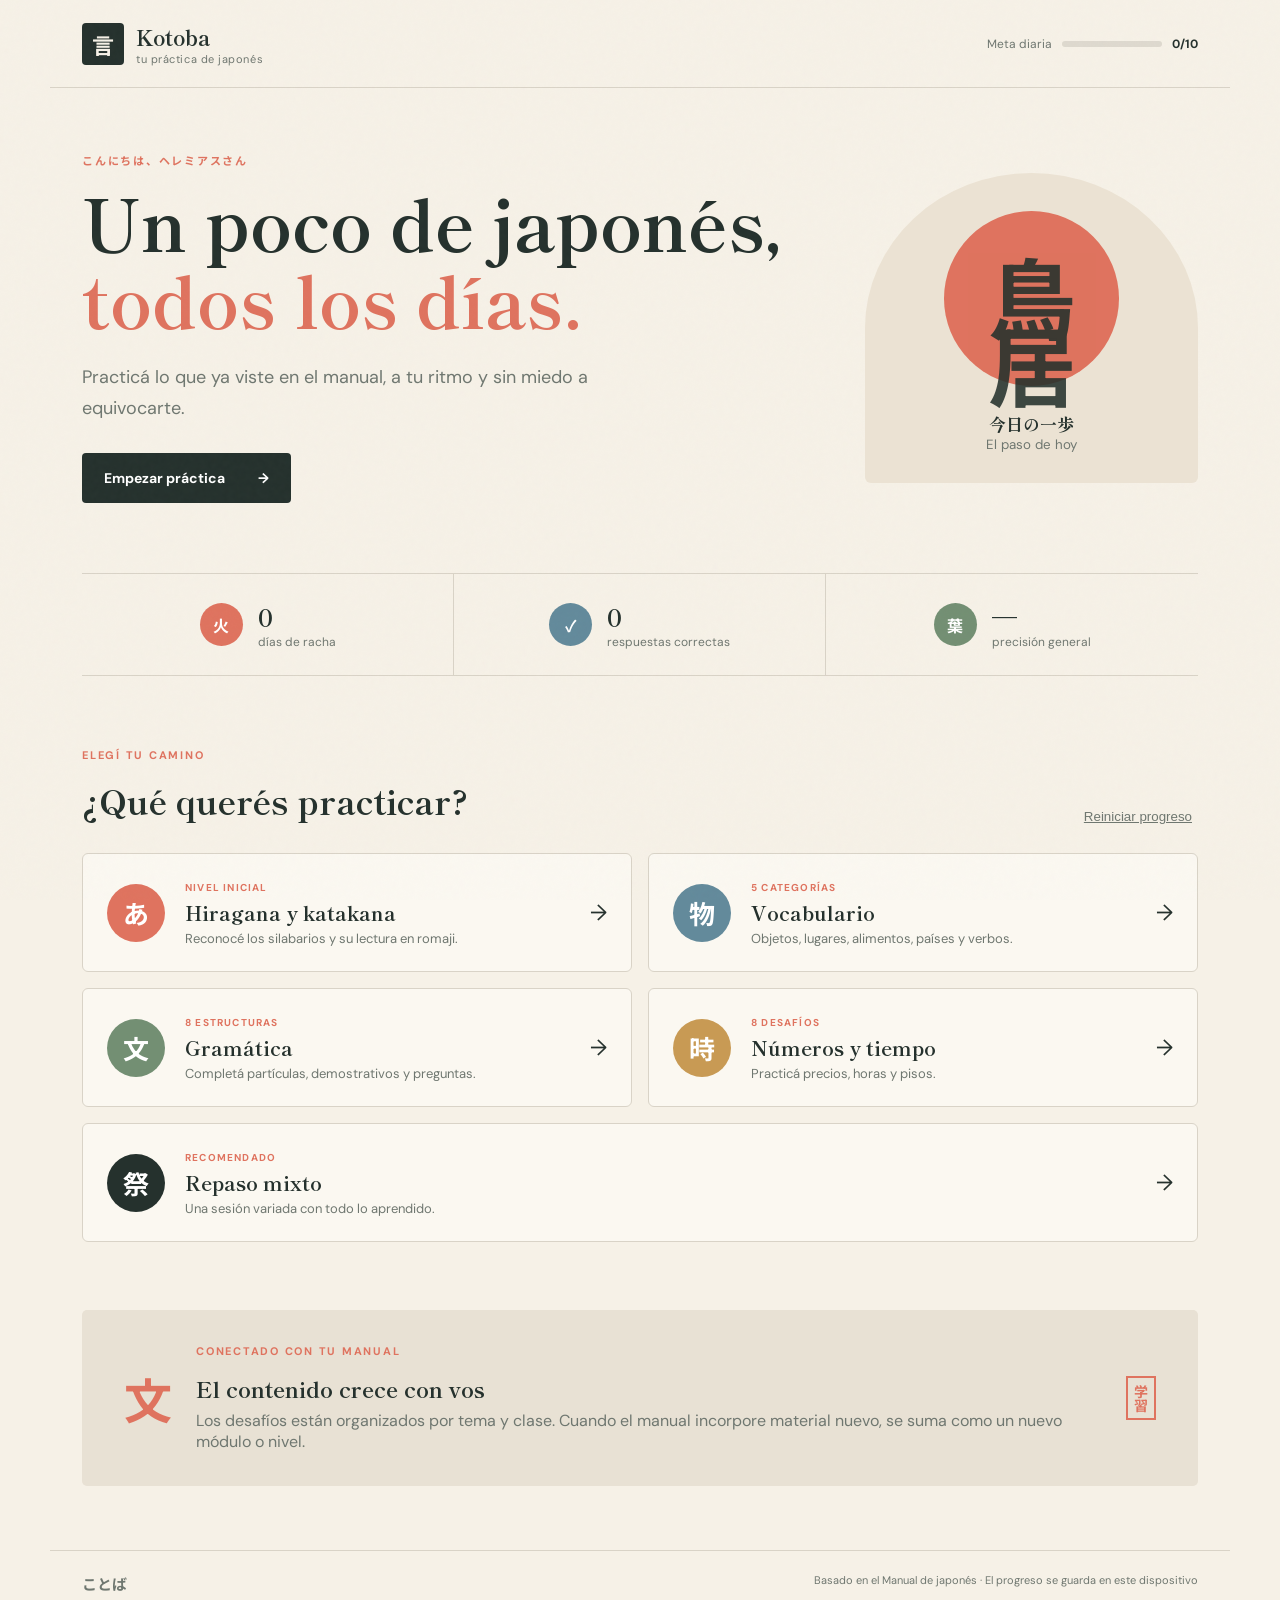
==== index.html @ 0c2e8f90 "Initial Kotoba learning app" ====
<!doctype html>
<html lang="es">
  <head>
    <meta charset="UTF-8" />
    <meta name="viewport" content="width=device-width, initial-scale=1.0" />
    <meta name="theme-color" content="#f5f1e8" />
    <meta name="description" content="Práctica progresiva de japonés basada en el manual personal." />
    <title>Kotoba — práctica de japonés</title>
    <link rel="preconnect" href="https://fonts.googleapis.com" />
    <link rel="preconnect" href="https://fonts.gstatic.com" crossorigin />
    <link href="https://fonts.googleapis.com/css2?family=DM+Sans:wght@400;500;600;700&family=Noto+Sans+JP:wght@400;500;700&family=Shippori+Mincho:wght@600;700&display=swap" rel="stylesheet" />
    <link rel="stylesheet" href="styles.css" />
  </head>
  <body>
    <div class="paper-noise"></div>
    <header class="topbar">
      <a class="brand" href="#" aria-label="Inicio Kotoba">
        <span class="brand-mark">言</span>
        <span><strong>Kotoba</strong><small>tu práctica de japonés</small></span>
      </a>
      <div class="header-progress" aria-label="Progreso de hoy">
        <span>Meta diaria</span>
        <div class="mini-track"><i id="dailyBar"></i></div>
        <strong id="dailyCount">0/10</strong>
      </div>
    </header>

    <main>
      <section id="homeView" class="view active">
        <div class="hero">
          <div>
            <p class="eyebrow">こんにちは、ヘレミアスさん</p>
            <h1>Un poco de japonés,<br><em>todos los días.</em></h1>
            <p class="hero-copy">Practicá lo que ya viste en el manual, a tu ritmo y sin miedo a equivocarte.</p>
            <button id="continueBtn" class="primary-btn">Empezar práctica <span>→</span></button>
          </div>
          <div class="sun-card" aria-hidden="true">
            <div class="sun"></div><span class="torii">鳥居</span>
            <p>今日の一歩</p><small>El paso de hoy</small>
          </div>
        </div>

        <section class="stats-grid" aria-label="Resumen de progreso">
          <article><span class="stat-icon coral">火</span><div><strong id="streakStat">0</strong><small>días de racha</small></div></article>
          <article><span class="stat-icon blue">✓</span><div><strong id="correctStat">0</strong><small>respuestas correctas</small></div></article>
          <article><span class="stat-icon green">葉</span><div><strong id="accuracyStat">—</strong><small>precisión general</small></div></article>
        </section>

        <section class="section-block">
          <div class="section-heading"><div><p class="eyebrow">ELEGÍ TU CAMINO</p><h2>¿Qué querés practicar?</h2></div><button id="resetBtn" class="text-btn">Reiniciar progreso</button></div>
          <div id="moduleGrid" class="module-grid"></div>
        </section>

        <section class="manual-note">
          <span class="note-glyph">文</span>
          <div><p class="eyebrow">CONECTADO CON TU MANUAL</p><h3>El contenido crece con vos</h3><p>Los desafíos están organizados por tema y clase. Cuando el manual incorpore material nuevo, se suma como un nuevo módulo o nivel.</p></div>
          <span class="seal">学<br>習</span>
        </section>
      </section>

      <section id="practiceView" class="view practice-view">
        <nav class="practice-nav">
          <button id="exitBtn" class="icon-btn" aria-label="Salir de la práctica">×</button>
          <div class="progress-wrap"><span id="questionNumber">1 de 10</span><div class="progress-track"><i id="sessionBar"></i></div></div>
          <div class="lives" id="lives" aria-label="Intentos restantes">● ● ●</div>
        </nav>
        <div class="question-shell">
          <div class="question-meta"><span id="moduleBadge">Escritura</span><span id="questionKind">Reconocimiento</span></div>
          <p id="prompt" class="question-prompt">¿Cómo se lee este carácter?</p>
          <div id="questionDisplay" class="question-display japanese">ア</div>
          <p id="hint" class="hint"></p>
          <div id="answerArea" class="answer-grid"></div>
          <div id="feedback" class="feedback" aria-live="polite"></div>
          <button id="checkBtn" class="primary-btn check-btn" disabled>Comprobar</button>
          <button id="nextBtn" class="primary-btn check-btn hidden">Continuar →</button>
        </div>
      </section>

      <section id="resultsView" class="view results-view">
        <div class="results-card">
          <span class="result-stamp">よく<br>できた</span>
          <p class="eyebrow">SESIÓN COMPLETADA</p>
          <h2 id="resultTitle">¡Muy buen trabajo!</h2>
          <p id="resultCopy"></p>
          <div class="result-score"><strong id="resultScore">8/10</strong><span>respuestas correctas</span></div>
          <div id="reviewList" class="review-list"></div>
          <button id="homeBtn" class="primary-btn">Volver al inicio</button>
          <button id="retryBtn" class="secondary-btn">Practicar de nuevo</button>
        </div>
      </section>
    </main>
    <footer><span>ことば</span><p>Basado en el Manual de japonés · El progreso se guarda en este dispositivo</p></footer>
    <script src="data.js"></script>
    <script src="app.js"></script>
  </body>
</html>
---- styles.css ----
:root{--paper:#f6f1e7;--ink:#25312d;--muted:#6f7770;--coral:#df735f;--blue:#638a9b;--green:#738f73;--gold:#c89a54;--line:#d9d3c7;--white:#fffdf8;--shadow:0 16px 50px rgba(46,49,41,.08)}
*{box-sizing:border-box}body{margin:0;background:var(--paper);color:var(--ink);font-family:'DM Sans','Noto Sans JP',sans-serif}.paper-noise{position:fixed;inset:0;pointer-events:none;opacity:.12;background-image:url("data:image/svg+xml,%3Csvg viewBox='0 0 200 200' xmlns='http://www.w3.org/2000/svg'%3E%3Cfilter id='n'%3E%3CfeTurbulence type='fractalNoise' baseFrequency='.8' numOctaves='3' stitchTiles='stitch'/%3E%3C/filter%3E%3Crect width='100%25' height='100%25' filter='url(%23n)' opacity='.18'/%3E%3C/svg%3E")}.topbar{height:88px;display:flex;align-items:center;justify-content:space-between;max-width:1180px;margin:auto;padding:0 32px;border-bottom:1px solid var(--line)}.brand{display:flex;gap:12px;align-items:center;color:inherit;text-decoration:none}.brand-mark{background:var(--ink);color:var(--paper);width:42px;height:42px;display:grid;place-items:center;font:700 22px 'Noto Sans JP';border-radius:4px}.brand strong,.brand small{display:block}.brand strong{font:700 21px 'Shippori Mincho'}.brand small{color:var(--muted);font-size:11px;letter-spacing:.05em}.header-progress{display:flex;align-items:center;gap:10px;font-size:12px;color:var(--muted)}.header-progress strong{color:var(--ink)}.mini-track{width:100px;height:6px;background:#ded9cf;border-radius:9px;overflow:hidden}.mini-track i,.progress-track i{display:block;height:100%;background:var(--coral);border-radius:9px;transition:width .35s}.view{display:none}.view.active{display:block}main{min-height:calc(100vh - 150px)}#homeView{max-width:1180px;margin:auto;padding:64px 32px}.hero{display:grid;grid-template-columns:1.5fr .7fr;gap:70px;align-items:center}.eyebrow{font-size:11px;letter-spacing:.16em;font-weight:700;color:var(--coral);margin:0 0 14px;text-transform:uppercase}.hero h1{font:700 clamp(42px,6vw,72px)/1.07 'Shippori Mincho';margin:0}.hero h1 em{font-style:normal;color:var(--coral)}.hero-copy{font-size:18px;color:var(--muted);max-width:580px;line-height:1.7;margin:26px 0 30px}.primary-btn,.secondary-btn{border:0;padding:16px 22px;font:700 14px 'DM Sans';border-radius:4px;cursor:pointer;transition:.2s}.primary-btn{background:var(--ink);color:white}.primary-btn:hover{transform:translateY(-2px);box-shadow:0 8px 18px #25312d2c}.primary-btn span{margin-left:30px}.sun-card{height:310px;background:#ebe2d3;position:relative;display:flex;flex-direction:column;align-items:center;justify-content:flex-end;padding:30px;overflow:hidden;border-radius:50% 50% 6px 6px}.sun{position:absolute;width:175px;height:175px;border-radius:50%;background:var(--coral);top:38px}.torii{font:700 88px 'Noto Sans JP';position:absolute;top:80px;color:var(--ink);letter-spacing:-22px;writing-mode:vertical-rl;opacity:.88}.sun-card p{font:700 17px 'Shippori Mincho';margin:0;z-index:1}.sun-card small{z-index:1;color:var(--muted)}.stats-grid{display:grid;grid-template-columns:repeat(3,1fr);border-block:1px solid var(--line);margin:70px 0 72px}.stats-grid article{display:flex;align-items:center;justify-content:center;gap:15px;padding:25px;border-right:1px solid var(--line)}.stats-grid article:last-child{border:0}.stats-grid strong,.stats-grid small{display:block}.stats-grid strong{font:700 24px 'Shippori Mincho'}.stats-grid small{color:var(--muted);font-size:12px}.stat-icon{width:43px;height:43px;border-radius:50%;display:grid;place-items:center;color:white;font-weight:700}.coral .module-icon,.stat-icon.coral{background:var(--coral)}.blue .module-icon,.stat-icon.blue{background:var(--blue)}.green .module-icon,.stat-icon.green{background:var(--green)}.gold .module-icon{background:var(--gold)}.ink .module-icon{background:var(--ink)}.section-heading{display:flex;justify-content:space-between;align-items:end}.section-heading h2{font:700 34px 'Shippori Mincho';margin:0}.text-btn{background:none;border:0;color:var(--muted);text-decoration:underline;cursor:pointer}.module-grid{display:grid;grid-template-columns:repeat(2,1fr);gap:16px;margin-top:28px}.module-card{border:1px solid var(--line);background:rgba(255,253,248,.6);padding:24px;display:flex;text-align:left;align-items:center;gap:20px;border-radius:6px;color:var(--ink);cursor:pointer;transition:.2s;font-family:inherit}.module-card:last-child{grid-column:1/-1}.module-card:hover{background:var(--white);transform:translateY(-3px);box-shadow:var(--shadow);border-color:#bbb4a7}.module-icon{width:58px;height:58px;flex:0 0 auto;display:grid;place-items:center;color:white;font:700 26px 'Noto Sans JP';border-radius:50%}.module-body{flex:1}.module-body small{color:var(--coral);font-size:10px;text-transform:uppercase;letter-spacing:.12em;font-weight:700}.module-body strong{display:block;font:700 20px 'Shippori Mincho';margin:3px 0}.module-body p{margin:0;color:var(--muted);font-size:13px}.arrow{font-size:22px}.manual-note{margin-top:68px;padding:34px 42px;background:#e8e1d4;display:flex;gap:24px;align-items:center;border-radius:5px}.note-glyph{font:700 48px 'Noto Sans JP';color:var(--coral)}.manual-note h3{font:700 22px 'Shippori Mincho';margin:0}.manual-note p:last-child{color:var(--muted);margin:6px 0 0}.seal{margin-left:auto;border:2px solid var(--coral);color:var(--coral);padding:6px;font:700 14px 'Noto Sans JP';line-height:1}.practice-view{max-width:900px;margin:auto;padding:35px 28px 70px}.practice-nav{display:flex;align-items:center;gap:25px}.icon-btn{border:0;background:none;font-size:32px;color:var(--muted);cursor:pointer}.progress-wrap{flex:1;display:flex;align-items:center;gap:15px;color:var(--muted);font-size:12px}.progress-track{height:7px;background:#ded9cf;flex:1;border-radius:10px}.lives{color:var(--coral);letter-spacing:4px}.question-shell{max-width:680px;margin:75px auto 0}.question-meta{display:flex;gap:9px;justify-content:center}.question-meta span{padding:6px 10px;background:#e8e1d4;border-radius:20px;font-size:10px;text-transform:uppercase;letter-spacing:.1em}.question-meta span:first-child{color:var(--coral)}.question-prompt{text-align:center;color:var(--muted);font-size:16px;margin:25px 0 5px}.question-display{text-align:center;font:700 clamp(56px,10vw,90px)/1.25 'Noto Sans JP';margin:14px 0}.hint{text-align:center;color:var(--muted);min-height:22px;margin:0 0 30px}.answer-grid{display:grid;grid-template-columns:1fr 1fr;gap:12px}.answer{min-height:66px;border:1px solid var(--line);background:var(--white);border-radius:5px;font:600 16px 'DM Sans','Noto Sans JP';text-align:left;padding:12px 18px;cursor:pointer;color:var(--ink);transition:.15s}.answer span{display:inline-grid;place-items:center;border:1px solid var(--line);border-radius:3px;width:28px;height:28px;margin-right:12px;color:var(--muted)}.answer:hover,.answer.selected{border-color:var(--blue);box-shadow:0 0 0 2px #638a9b25}.answer.correct{border-color:var(--green);background:#e7efe5}.answer.wrong{border-color:var(--coral);background:#f6e4df}.feedback{margin:18px 0 0;padding:0;max-height:0;overflow:hidden;transition:.2s}.feedback.good,.feedback.bad{max-height:130px;padding:16px 18px;border-left:4px solid}.feedback.good{background:#e7efe5;border-color:var(--green)}.feedback.bad{background:#f6e4df;border-color:var(--coral)}.feedback strong{font-size:14px}.feedback p{font-size:13px;color:var(--muted);margin:5px 0 0}.check-btn{display:block;width:100%;margin-top:22px}.check-btn:disabled{opacity:.35;cursor:not-allowed;transform:none}.hidden{display:none!important}.results-view{padding:65px 24px}.results-card{position:relative;max-width:580px;margin:auto;text-align:center;background:var(--white);padding:55px;box-shadow:var(--shadow);border:1px solid var(--line)}.result-stamp{position:absolute;right:24px;top:22px;border:2px solid var(--coral);color:var(--coral);padding:7px;font:700 12px 'Noto Sans JP';transform:rotate(7deg)}.results-card h2{font:700 38px 'Shippori Mincho';margin:8px}.results-card>p:not(.eyebrow){color:var(--muted)}.result-score{margin:32px auto;display:flex;flex-direction:column}.result-score strong{font:700 60px 'Shippori Mincho';color:var(--coral)}.result-score span{font-size:12px;color:var(--muted)}.review-list{text-align:left;border-block:1px solid var(--line);padding:18px 0;margin-bottom:24px}.review-list h3{font:700 16px 'Shippori Mincho'}.review-list p{display:flex;justify-content:space-between;margin:7px 0}.review-list p span{font-family:'Noto Sans JP'}.perfect{text-align:center!important;color:var(--green)!important}.results-card button{width:100%;margin-top:10px}.secondary-btn{background:transparent;border:1px solid var(--ink);color:var(--ink)}footer{max-width:1180px;margin:auto;padding:22px 32px;border-top:1px solid var(--line);display:flex;justify-content:space-between;color:var(--muted);font-size:11px}footer span{font:700 15px 'Noto Sans JP'}footer p{margin:0}
@media(max-width:760px){.topbar{height:72px;padding:0 18px}.header-progress span,.brand small{display:none}#homeView{padding:42px 18px}.hero{grid-template-columns:1fr}.sun-card{display:none}.hero h1{font-size:43px}.hero-copy{font-size:16px}.stats-grid{margin:45px 0}.stats-grid article{padding:18px 8px;gap:8px;flex-direction:column;text-align:center}.stat-icon{width:36px;height:36px}.module-grid{grid-template-columns:1fr}.module-card:last-child{grid-column:auto}.module-card{padding:18px}.module-body p{display:none}.manual-note{padding:26px 22px}.seal{display:none}.answer-grid{grid-template-columns:1fr}.question-shell{margin-top:45px}.question-display{font-size:58px}.results-card{padding:45px 25px}footer{padding:20px 18px;display:block}footer span{display:none}}
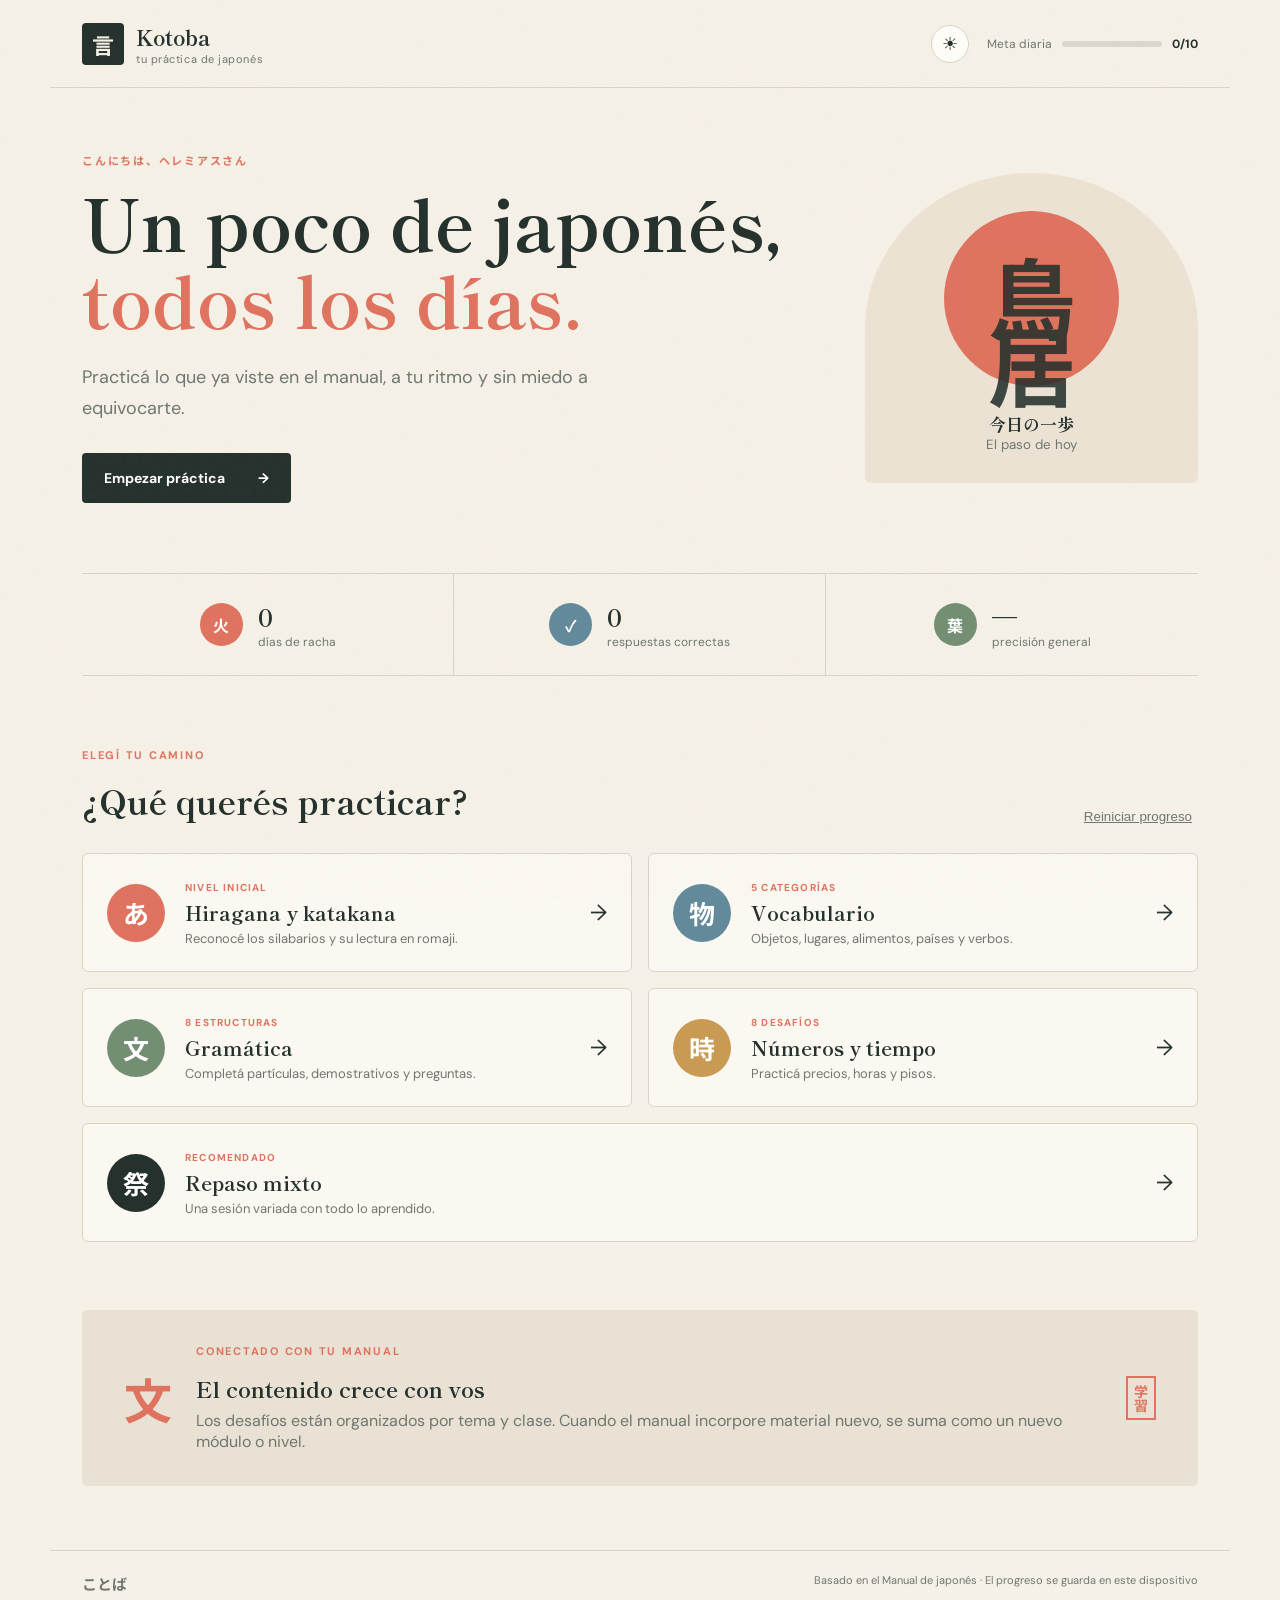
==== commit 3387d449: "Add persistent dark mode" ====
--- a/index.html
+++ b/index.html
@@ -6,6 +6,13 @@
     <meta name="theme-color" content="#f5f1e8" />
     <meta name="description" content="Práctica progresiva de japonés basada en el manual personal." />
     <title>Kotoba — práctica de japonés</title>
+    <script>
+      (() => {
+        const savedTheme = localStorage.getItem('kotoba-theme');
+        const theme = savedTheme || (matchMedia('(prefers-color-scheme: dark)').matches ? 'dark' : 'light');
+        document.documentElement.dataset.theme = theme;
+      })();
+    </script>
     <link rel="preconnect" href="https://fonts.googleapis.com" />
     <link rel="preconnect" href="https://fonts.gstatic.com" crossorigin />
     <link href="https://fonts.googleapis.com/css2?family=DM+Sans:wght@400;500;600;700&family=Noto+Sans+JP:wght@400;500;700&family=Shippori+Mincho:wght@600;700&display=swap" rel="stylesheet" />
@@ -18,10 +25,16 @@
         <span class="brand-mark">言</span>
         <span><strong>Kotoba</strong><small>tu práctica de japonés</small></span>
       </a>
-      <div class="header-progress" aria-label="Progreso de hoy">
-        <span>Meta diaria</span>
-        <div class="mini-track"><i id="dailyBar"></i></div>
-        <strong id="dailyCount">0/10</strong>
+      <div class="header-actions">
+        <button id="themeBtn" class="theme-btn" type="button" aria-label="Activar modo oscuro" aria-pressed="false">
+          <span class="sun-icon" aria-hidden="true">☀</span>
+          <span class="moon-icon" aria-hidden="true">☾</span>
+        </button>
+        <div class="header-progress" aria-label="Progreso de hoy">
+          <span>Meta diaria</span>
+          <div class="mini-track"><i id="dailyBar"></i></div>
+          <strong id="dailyCount">0/10</strong>
+        </div>
       </div>
     </header>
 
@@ -90,7 +103,7 @@
       </section>
     </main>
     <footer><span>ことば</span><p>Basado en el Manual de japonés · El progreso se guarda en este dispositivo</p></footer>
-    <script src="data.js"></script>
-    <script src="app.js"></script>
+    <script type="module" src="data.js"></script>
+    <script type="module" src="app.js"></script>
   </body>
 </html>
--- a/styles.css
+++ b/styles.css
@@ -1,3 +1,7 @@
 :root{--paper:#f6f1e7;--ink:#25312d;--muted:#6f7770;--coral:#df735f;--blue:#638a9b;--green:#738f73;--gold:#c89a54;--line:#d9d3c7;--white:#fffdf8;--shadow:0 16px 50px rgba(46,49,41,.08)}
+[data-theme="dark"]{--paper:#171c1a;--ink:#eef0e9;--muted:#a9b0aa;--coral:#ed8874;--blue:#7fa4b5;--green:#8dab8d;--gold:#d5aa67;--line:#353d39;--white:#212825;--shadow:0 16px 50px rgba(0,0,0,.28);color-scheme:dark}
 *{box-sizing:border-box}body{margin:0;background:var(--paper);color:var(--ink);font-family:'DM Sans','Noto Sans JP',sans-serif}.paper-noise{position:fixed;inset:0;pointer-events:none;opacity:.12;background-image:url("data:image/svg+xml,%3Csvg viewBox='0 0 200 200' xmlns='http://www.w3.org/2000/svg'%3E%3Cfilter id='n'%3E%3CfeTurbulence type='fractalNoise' baseFrequency='.8' numOctaves='3' stitchTiles='stitch'/%3E%3C/filter%3E%3Crect width='100%25' height='100%25' filter='url(%23n)' opacity='.18'/%3E%3C/svg%3E")}.topbar{height:88px;display:flex;align-items:center;justify-content:space-between;max-width:1180px;margin:auto;padding:0 32px;border-bottom:1px solid var(--line)}.brand{display:flex;gap:12px;align-items:center;color:inherit;text-decoration:none}.brand-mark{background:var(--ink);color:var(--paper);width:42px;height:42px;display:grid;place-items:center;font:700 22px 'Noto Sans JP';border-radius:4px}.brand strong,.brand small{display:block}.brand strong{font:700 21px 'Shippori Mincho'}.brand small{color:var(--muted);font-size:11px;letter-spacing:.05em}.header-progress{display:flex;align-items:center;gap:10px;font-size:12px;color:var(--muted)}.header-progress strong{color:var(--ink)}.mini-track{width:100px;height:6px;background:#ded9cf;border-radius:9px;overflow:hidden}.mini-track i,.progress-track i{display:block;height:100%;background:var(--coral);border-radius:9px;transition:width .35s}.view{display:none}.view.active{display:block}main{min-height:calc(100vh - 150px)}#homeView{max-width:1180px;margin:auto;padding:64px 32px}.hero{display:grid;grid-template-columns:1.5fr .7fr;gap:70px;align-items:center}.eyebrow{font-size:11px;letter-spacing:.16em;font-weight:700;color:var(--coral);margin:0 0 14px;text-transform:uppercase}.hero h1{font:700 clamp(42px,6vw,72px)/1.07 'Shippori Mincho';margin:0}.hero h1 em{font-style:normal;color:var(--coral)}.hero-copy{font-size:18px;color:var(--muted);max-width:580px;line-height:1.7;margin:26px 0 30px}.primary-btn,.secondary-btn{border:0;padding:16px 22px;font:700 14px 'DM Sans';border-radius:4px;cursor:pointer;transition:.2s}.primary-btn{background:var(--ink);color:white}.primary-btn:hover{transform:translateY(-2px);box-shadow:0 8px 18px #25312d2c}.primary-btn span{margin-left:30px}.sun-card{height:310px;background:#ebe2d3;position:relative;display:flex;flex-direction:column;align-items:center;justify-content:flex-end;padding:30px;overflow:hidden;border-radius:50% 50% 6px 6px}.sun{position:absolute;width:175px;height:175px;border-radius:50%;background:var(--coral);top:38px}.torii{font:700 88px 'Noto Sans JP';position:absolute;top:80px;color:var(--ink);letter-spacing:-22px;writing-mode:vertical-rl;opacity:.88}.sun-card p{font:700 17px 'Shippori Mincho';margin:0;z-index:1}.sun-card small{z-index:1;color:var(--muted)}.stats-grid{display:grid;grid-template-columns:repeat(3,1fr);border-block:1px solid var(--line);margin:70px 0 72px}.stats-grid article{display:flex;align-items:center;justify-content:center;gap:15px;padding:25px;border-right:1px solid var(--line)}.stats-grid article:last-child{border:0}.stats-grid strong,.stats-grid small{display:block}.stats-grid strong{font:700 24px 'Shippori Mincho'}.stats-grid small{color:var(--muted);font-size:12px}.stat-icon{width:43px;height:43px;border-radius:50%;display:grid;place-items:center;color:white;font-weight:700}.coral .module-icon,.stat-icon.coral{background:var(--coral)}.blue .module-icon,.stat-icon.blue{background:var(--blue)}.green .module-icon,.stat-icon.green{background:var(--green)}.gold .module-icon{background:var(--gold)}.ink .module-icon{background:var(--ink)}.section-heading{display:flex;justify-content:space-between;align-items:end}.section-heading h2{font:700 34px 'Shippori Mincho';margin:0}.text-btn{background:none;border:0;color:var(--muted);text-decoration:underline;cursor:pointer}.module-grid{display:grid;grid-template-columns:repeat(2,1fr);gap:16px;margin-top:28px}.module-card{border:1px solid var(--line);background:rgba(255,253,248,.6);padding:24px;display:flex;text-align:left;align-items:center;gap:20px;border-radius:6px;color:var(--ink);cursor:pointer;transition:.2s;font-family:inherit}.module-card:last-child{grid-column:1/-1}.module-card:hover{background:var(--white);transform:translateY(-3px);box-shadow:var(--shadow);border-color:#bbb4a7}.module-icon{width:58px;height:58px;flex:0 0 auto;display:grid;place-items:center;color:white;font:700 26px 'Noto Sans JP';border-radius:50%}.module-body{flex:1}.module-body small{color:var(--coral);font-size:10px;text-transform:uppercase;letter-spacing:.12em;font-weight:700}.module-body strong{display:block;font:700 20px 'Shippori Mincho';margin:3px 0}.module-body p{margin:0;color:var(--muted);font-size:13px}.arrow{font-size:22px}.manual-note{margin-top:68px;padding:34px 42px;background:#e8e1d4;display:flex;gap:24px;align-items:center;border-radius:5px}.note-glyph{font:700 48px 'Noto Sans JP';color:var(--coral)}.manual-note h3{font:700 22px 'Shippori Mincho';margin:0}.manual-note p:last-child{color:var(--muted);margin:6px 0 0}.seal{margin-left:auto;border:2px solid var(--coral);color:var(--coral);padding:6px;font:700 14px 'Noto Sans JP';line-height:1}.practice-view{max-width:900px;margin:auto;padding:35px 28px 70px}.practice-nav{display:flex;align-items:center;gap:25px}.icon-btn{border:0;background:none;font-size:32px;color:var(--muted);cursor:pointer}.progress-wrap{flex:1;display:flex;align-items:center;gap:15px;color:var(--muted);font-size:12px}.progress-track{height:7px;background:#ded9cf;flex:1;border-radius:10px}.lives{color:var(--coral);letter-spacing:4px}.question-shell{max-width:680px;margin:75px auto 0}.question-meta{display:flex;gap:9px;justify-content:center}.question-meta span{padding:6px 10px;background:#e8e1d4;border-radius:20px;font-size:10px;text-transform:uppercase;letter-spacing:.1em}.question-meta span:first-child{color:var(--coral)}.question-prompt{text-align:center;color:var(--muted);font-size:16px;margin:25px 0 5px}.question-display{text-align:center;font:700 clamp(56px,10vw,90px)/1.25 'Noto Sans JP';margin:14px 0}.hint{text-align:center;color:var(--muted);min-height:22px;margin:0 0 30px}.answer-grid{display:grid;grid-template-columns:1fr 1fr;gap:12px}.answer{min-height:66px;border:1px solid var(--line);background:var(--white);border-radius:5px;font:600 16px 'DM Sans','Noto Sans JP';text-align:left;padding:12px 18px;cursor:pointer;color:var(--ink);transition:.15s}.answer span{display:inline-grid;place-items:center;border:1px solid var(--line);border-radius:3px;width:28px;height:28px;margin-right:12px;color:var(--muted)}.answer:hover,.answer.selected{border-color:var(--blue);box-shadow:0 0 0 2px #638a9b25}.answer.correct{border-color:var(--green);background:#e7efe5}.answer.wrong{border-color:var(--coral);background:#f6e4df}.feedback{margin:18px 0 0;padding:0;max-height:0;overflow:hidden;transition:.2s}.feedback.good,.feedback.bad{max-height:130px;padding:16px 18px;border-left:4px solid}.feedback.good{background:#e7efe5;border-color:var(--green)}.feedback.bad{background:#f6e4df;border-color:var(--coral)}.feedback strong{font-size:14px}.feedback p{font-size:13px;color:var(--muted);margin:5px 0 0}.check-btn{display:block;width:100%;margin-top:22px}.check-btn:disabled{opacity:.35;cursor:not-allowed;transform:none}.hidden{display:none!important}.results-view{padding:65px 24px}.results-card{position:relative;max-width:580px;margin:auto;text-align:center;background:var(--white);padding:55px;box-shadow:var(--shadow);border:1px solid var(--line)}.result-stamp{position:absolute;right:24px;top:22px;border:2px solid var(--coral);color:var(--coral);padding:7px;font:700 12px 'Noto Sans JP';transform:rotate(7deg)}.results-card h2{font:700 38px 'Shippori Mincho';margin:8px}.results-card>p:not(.eyebrow){color:var(--muted)}.result-score{margin:32px auto;display:flex;flex-direction:column}.result-score strong{font:700 60px 'Shippori Mincho';color:var(--coral)}.result-score span{font-size:12px;color:var(--muted)}.review-list{text-align:left;border-block:1px solid var(--line);padding:18px 0;margin-bottom:24px}.review-list h3{font:700 16px 'Shippori Mincho'}.review-list p{display:flex;justify-content:space-between;margin:7px 0}.review-list p span{font-family:'Noto Sans JP'}.perfect{text-align:center!important;color:var(--green)!important}.results-card button{width:100%;margin-top:10px}.secondary-btn{background:transparent;border:1px solid var(--ink);color:var(--ink)}footer{max-width:1180px;margin:auto;padding:22px 32px;border-top:1px solid var(--line);display:flex;justify-content:space-between;color:var(--muted);font-size:11px}footer span{font:700 15px 'Noto Sans JP'}footer p{margin:0}
 @media(max-width:760px){.topbar{height:72px;padding:0 18px}.header-progress span,.brand small{display:none}#homeView{padding:42px 18px}.hero{grid-template-columns:1fr}.sun-card{display:none}.hero h1{font-size:43px}.hero-copy{font-size:16px}.stats-grid{margin:45px 0}.stats-grid article{padding:18px 8px;gap:8px;flex-direction:column;text-align:center}.stat-icon{width:36px;height:36px}.module-grid{grid-template-columns:1fr}.module-card:last-child{grid-column:auto}.module-card{padding:18px}.module-body p{display:none}.manual-note{padding:26px 22px}.seal{display:none}.answer-grid{grid-template-columns:1fr}.question-shell{margin-top:45px}.question-display{font-size:58px}.results-card{padding:45px 25px}footer{padding:20px 18px;display:block}footer span{display:none}}
+
+.header-actions{display:flex;align-items:center;gap:18px}.theme-btn{width:38px;height:38px;border:1px solid var(--line);border-radius:50%;background:var(--white);color:var(--ink);cursor:pointer;display:grid;place-items:center;font-size:18px;transition:transform .2s,background .2s}.theme-btn:hover{transform:rotate(12deg)}.moon-icon,[data-theme="dark"] .sun-icon{display:none}[data-theme="dark"] .moon-icon{display:inline}.mini-track,.progress-track{background:color-mix(in srgb,var(--ink) 13%,transparent)}[data-theme="dark"] .sun-card,[data-theme="dark"] .manual-note,[data-theme="dark"] .question-meta span{background:#29312d}[data-theme="dark"] .module-card{background:rgba(33,40,37,.72)}[data-theme="dark"] .module-card:hover{background:var(--white);border-color:#56615b}[data-theme="dark"] .answer.correct,[data-theme="dark"] .feedback.good{background:#263b2d}[data-theme="dark"] .answer.wrong,[data-theme="dark"] .feedback.bad{background:#432b28}
+@media(max-width:760px){.header-actions{gap:10px}.theme-btn{width:34px;height:34px}.mini-track{width:62px}}
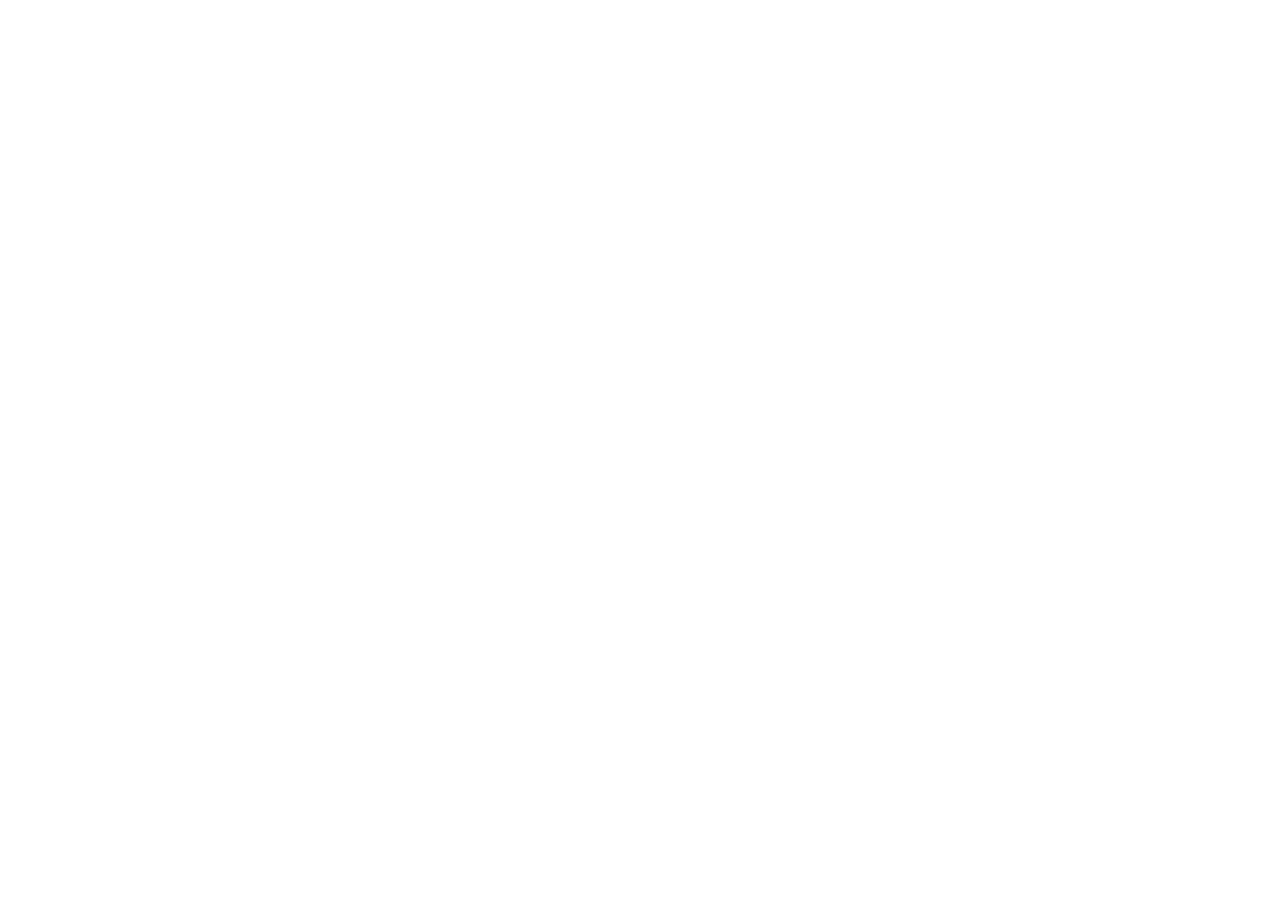
==== commit adb45d6a: "Add shared profiles and competition mode" ====
--- a/index.html
+++ b/index.html
@@ -4,6 +4,8 @@
     <meta charset="UTF-8" />
     <meta name="viewport" content="width=device-width, initial-scale=1.0" />
     <meta name="theme-color" content="#f5f1e8" />
+    <meta http-equiv="refresh" content="0; url=https://kotoba-duo-9hxrj0.v2.appdeploy.ai/" />
+    <link rel="canonical" href="https://kotoba-duo-9hxrj0.v2.appdeploy.ai/" />
     <meta name="description" content="Práctica progresiva de japonés basada en el manual personal." />
     <title>Kotoba — práctica de japonés</title>
     <script>
